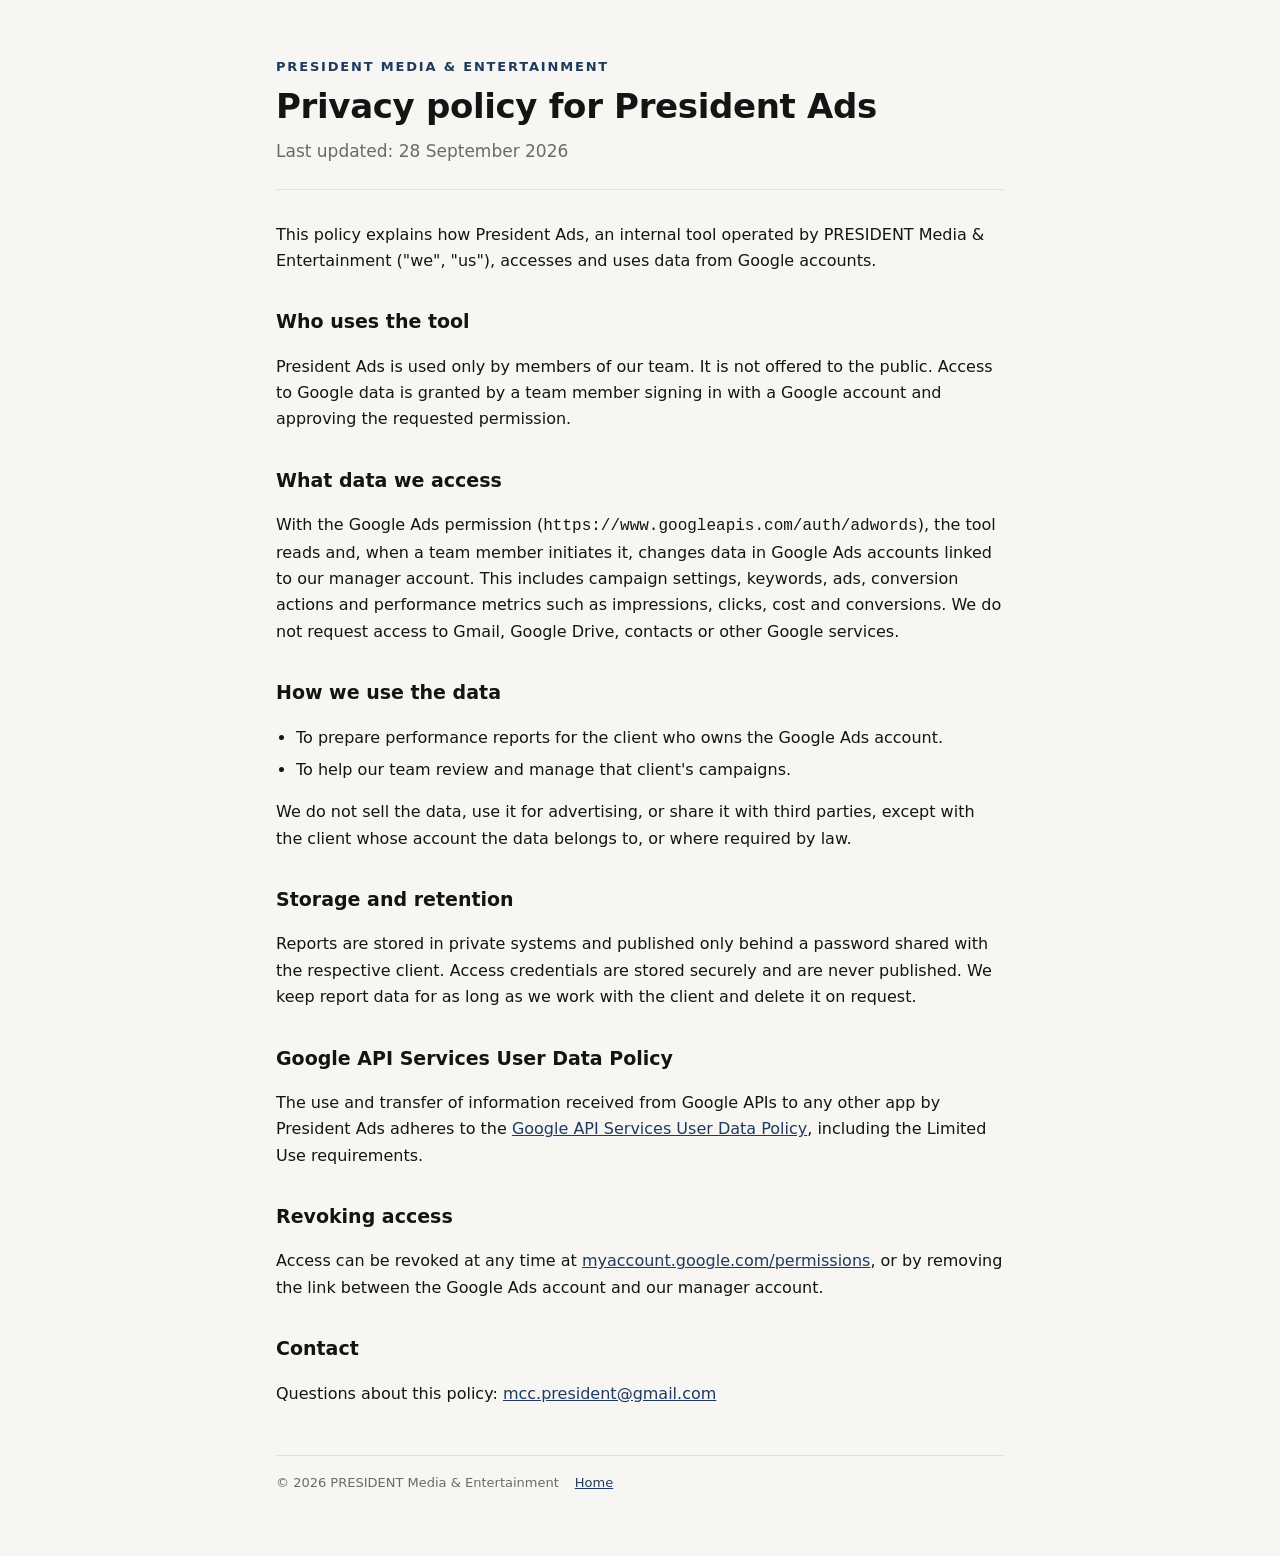
==== privacy.html @ f872702f "Úvodná stránka a zásady ochrany súkromia pre President Ads Co-Authored-By: Claude Opus 5.5 <noreply@" ====
<!DOCTYPE html>
<html lang="en">
<head>
<meta charset="utf-8">
<meta name="viewport" content="width=device-width, initial-scale=1">
<title>Privacy policy | PRESIDENT Media &amp; Entertainment</title>
<link rel="stylesheet" href="style.css">
</head>
<body>
<div class="wrap">
<header>
  <p class="brand"><a href="./" style="text-decoration:none">PRESIDENT Media &amp; Entertainment</a></p>
  <h1>Privacy policy for President Ads</h1>
  <p class="lead">Last updated: 28 September 2026</p>
</header>

<p>This policy explains how President Ads, an internal tool operated by PRESIDENT Media &amp; Entertainment ("we", "us"), accesses and uses data from Google accounts.</p>

<h2>Who uses the tool</h2>
<p>President Ads is used only by members of our team. It is not offered to the public. Access to Google data is granted by a team member signing in with a Google account and approving the requested permission.</p>

<h2>What data we access</h2>
<p>With the Google Ads permission (<code>https://www.googleapis.com/auth/adwords</code>), the tool reads and, when a team member initiates it, changes data in Google Ads accounts linked to our manager account. This includes campaign settings, keywords, ads, conversion actions and performance metrics such as impressions, clicks, cost and conversions. We do not request access to Gmail, Google Drive, contacts or other Google services.</p>

<h2>How we use the data</h2>
<ul>
  <li>To prepare performance reports for the client who owns the Google Ads account.</li>
  <li>To help our team review and manage that client's campaigns.</li>
</ul>
<p>We do not sell the data, use it for advertising, or share it with third parties, except with the client whose account the data belongs to, or where required by law.</p>

<h2>Storage and retention</h2>
<p>Reports are stored in private systems and published only behind a password shared with the respective client. Access credentials are stored securely and are never published. We keep report data for as long as we work with the client and delete it on request.</p>

<h2>Google API Services User Data Policy</h2>
<p>The use and transfer of information received from Google APIs to any other app by President Ads adheres to the <a href="https://developers.google.com/terms/api-services-user-data-policy">Google API Services User Data Policy</a>, including the Limited Use requirements.</p>

<h2>Revoking access</h2>
<p>Access can be revoked at any time at <a href="https://myaccount.google.com/permissions">myaccount.google.com/permissions</a>, or by removing the link between the Google Ads account and our manager account.</p>

<h2>Contact</h2>
<p>Questions about this policy: <a href="mailto:mcc.president@gmail.com">mcc.president@gmail.com</a></p>

<footer>
  <span>© 2026 PRESIDENT Media &amp; Entertainment</span>
  <a href="./">Home</a>
</footer>
</div>
</body>
</html>
---- style.css ----
:root{
  --bg:#f7f6f2; --ink:#141414; --muted:#6b6a66; --line:#e2e0d8; --accent:#1f3a5f; --card:#fff;
}
@media (prefers-color-scheme: dark){
  :root{ --bg:#121417; --ink:#ecebe7; --muted:#a3a29d; --line:#2b2e33; --accent:#8fb3e0; --card:#1a1d21; }
}
*{box-sizing:border-box}
body{margin:0;background:var(--bg);color:var(--ink);font:16px/1.65 "Inter",system-ui,-apple-system,"Segoe UI",Roboto,Arial,sans-serif}
.wrap{max-width:760px;margin:0 auto;padding:56px 16px 64px}
header{border-bottom:1px solid var(--line);padding-bottom:24px;margin-bottom:32px}
.brand{font-weight:700;letter-spacing:.14em;text-transform:uppercase;font-size:13px;color:var(--accent);margin:0 0 10px}
h1{font-size:34px;line-height:1.15;margin:0 0 10px;letter-spacing:-.01em}
h2{font-size:19px;margin:32px 0 8px}
p,li{color:var(--ink)}
.lead{color:var(--muted);font-size:17px;margin:0}
ul{padding-left:20px} li{margin-bottom:6px}
a{color:var(--accent)}
.card{background:var(--card);border:1px solid var(--line);border-radius:10px;padding:20px 22px;margin:24px 0}
footer{margin-top:48px;padding-top:16px;border-top:1px solid var(--line);font-size:13px;color:var(--muted);display:flex;gap:16px;flex-wrap:wrap}
.muted{color:var(--muted);font-size:14px}
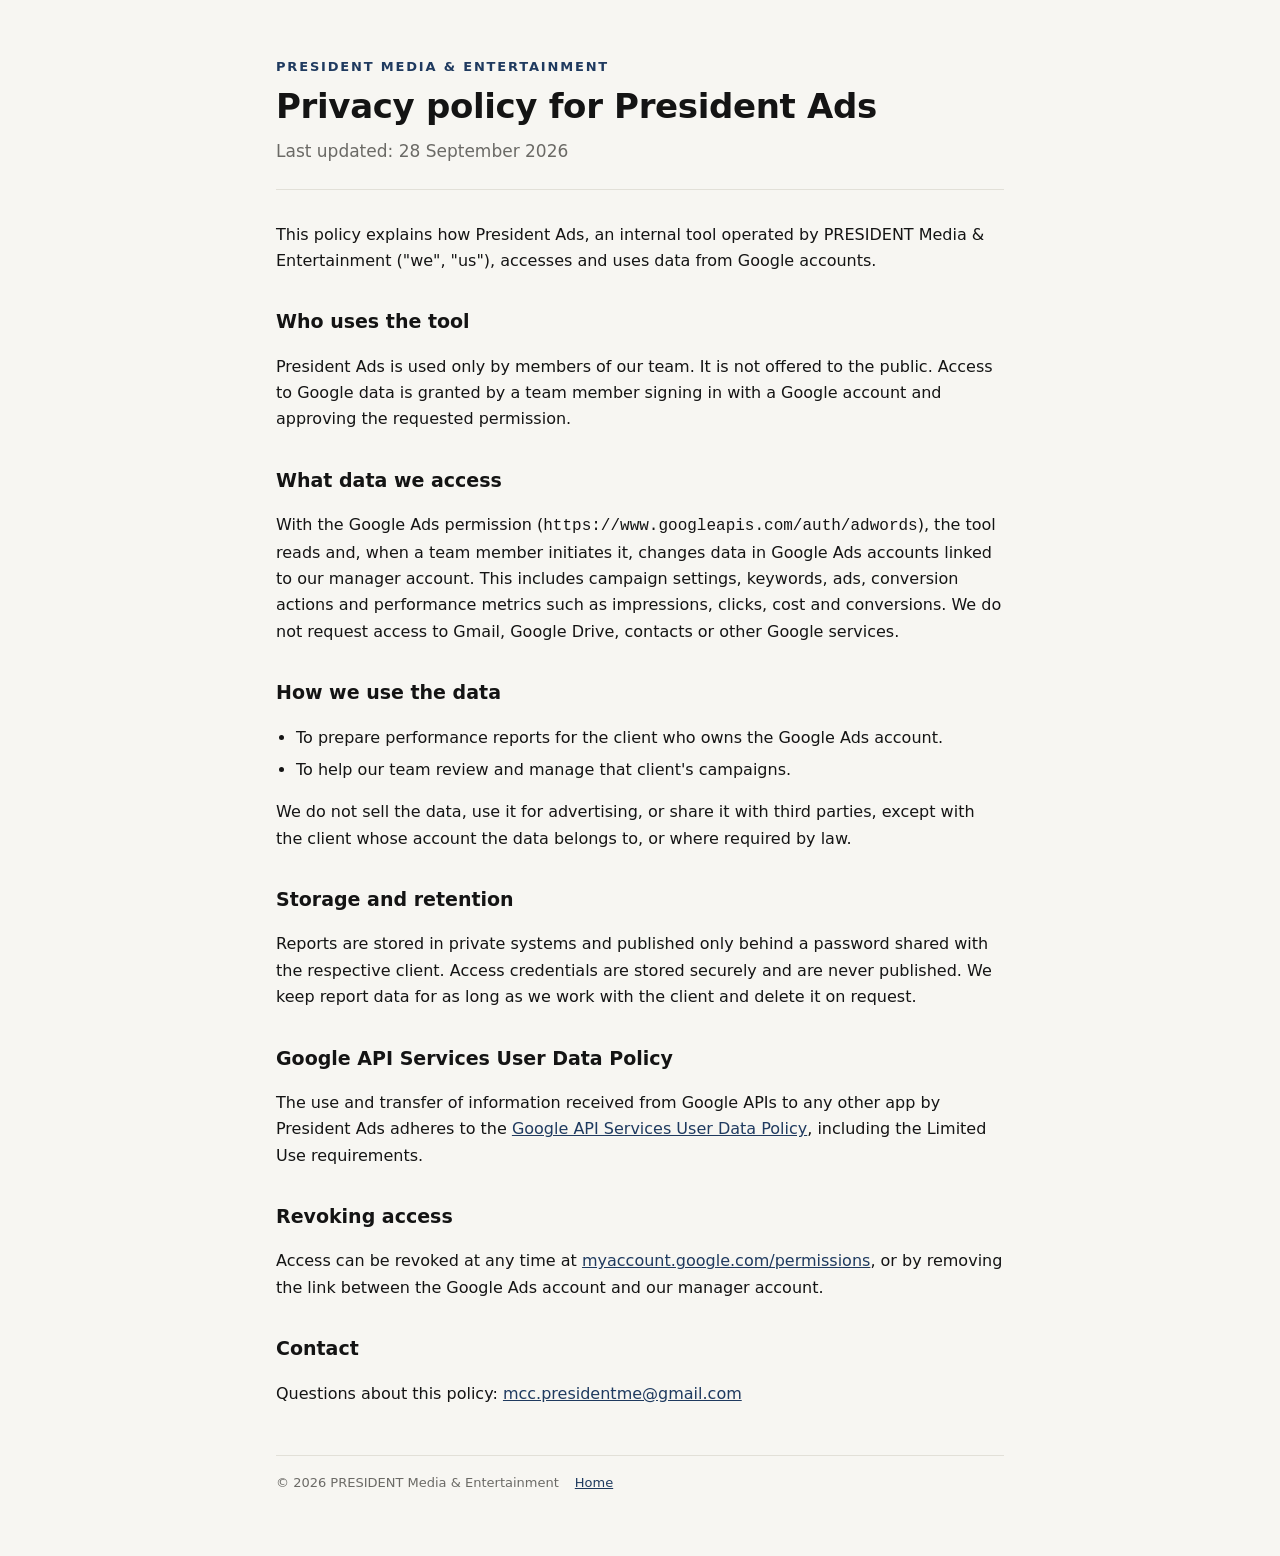
==== commit 4e18a39e: "Kontaktný email mcc.presidentme@gmail.com Co-Authored-By: Claude Opus 5.5 <noreply@anthropic.com>" ====
--- a/privacy.html
+++ b/privacy.html
@@ -39,7 +39,7 @@
 <p>Access can be revoked at any time at <a href="https://myaccount.google.com/permissions">myaccount.google.com/permissions</a>, or by removing the link between the Google Ads account and our manager account.</p>
 
 <h2>Contact</h2>
-<p>Questions about this policy: <a href="mailto:mcc.president@gmail.com">mcc.president@gmail.com</a></p>
+<p>Questions about this policy: <a href="mailto:mcc.presidentme@gmail.com">mcc.presidentme@gmail.com</a></p>
 
 <footer>
   <span>© 2026 PRESIDENT Media &amp; Entertainment</span>
